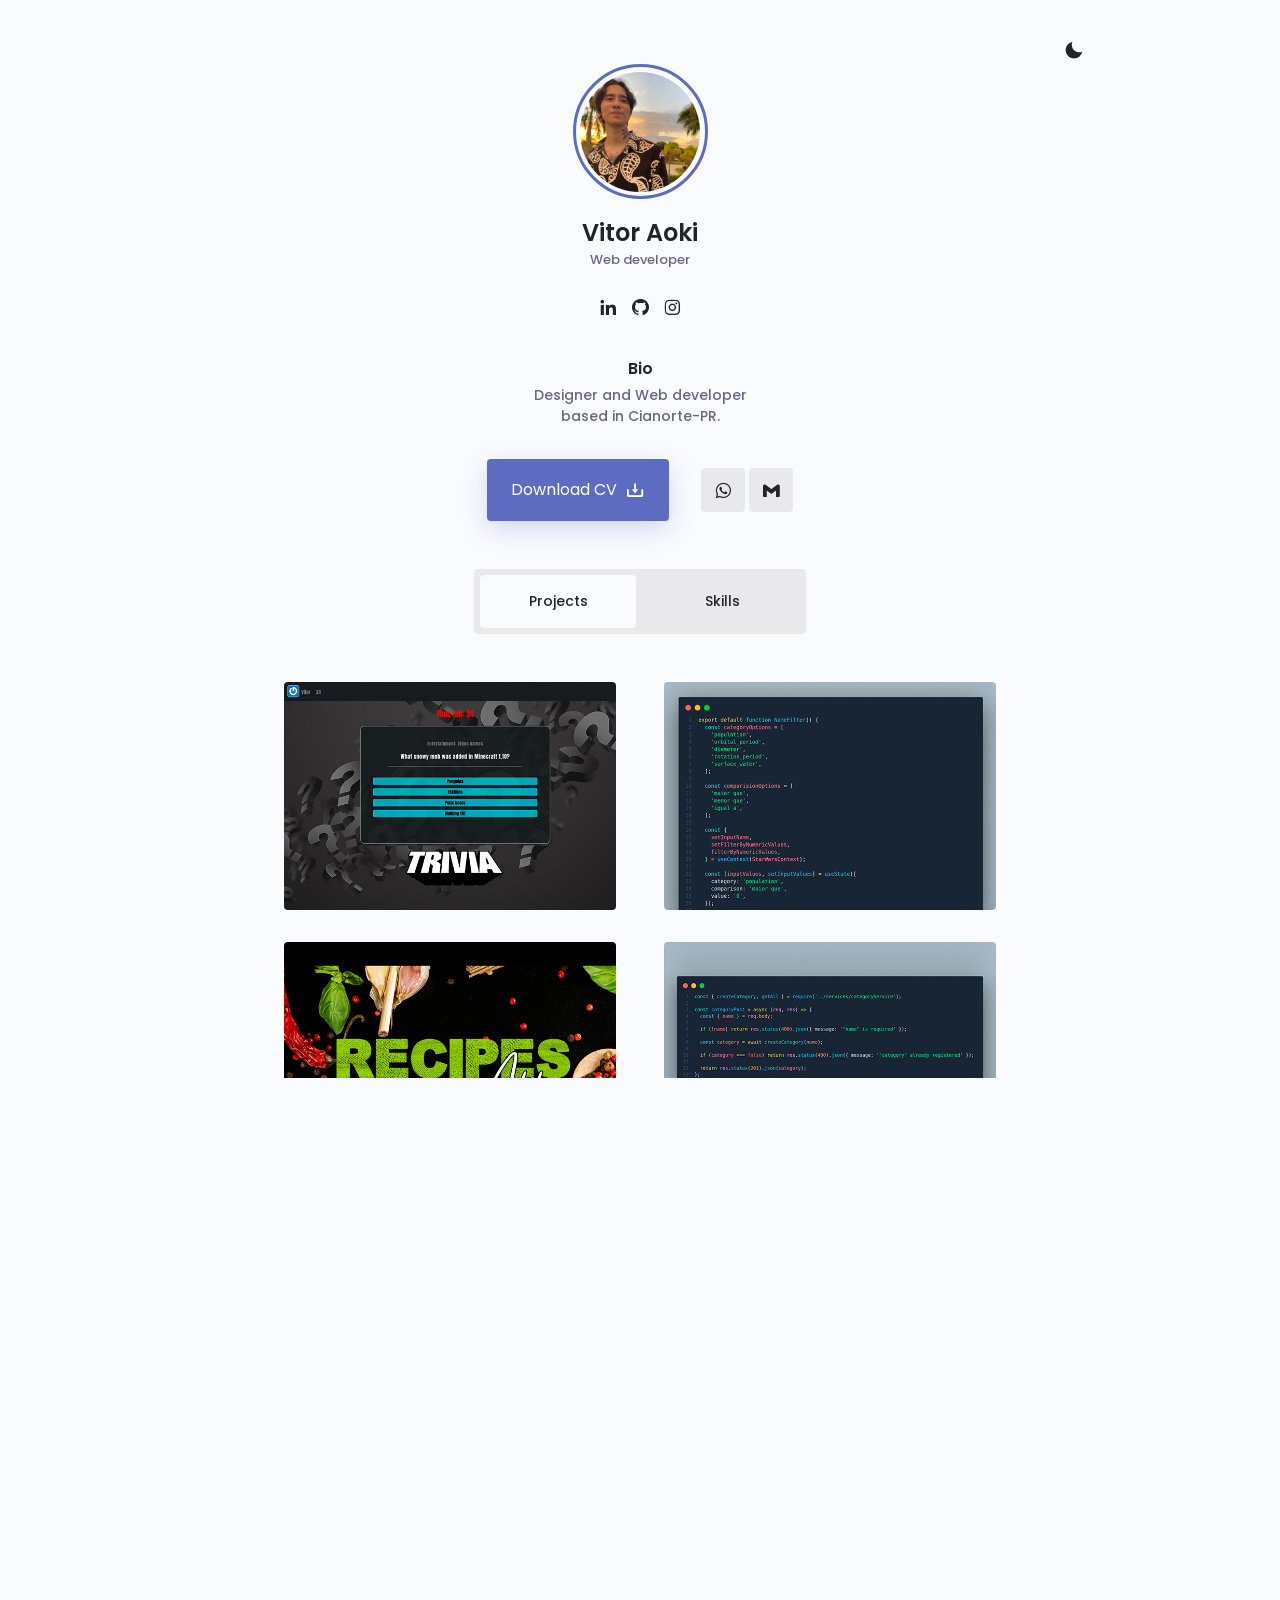
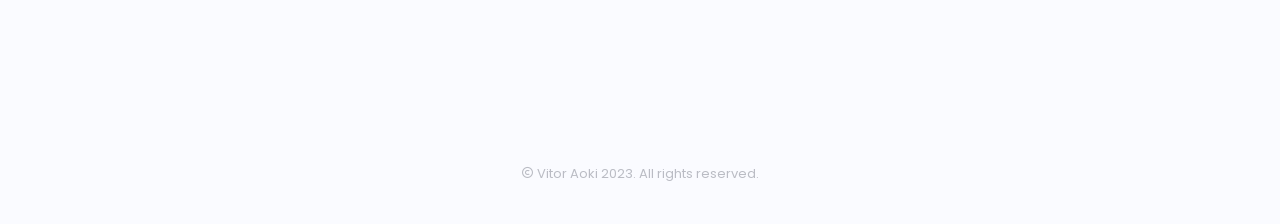
==== index.html @ 2e677a5e "update 2024 portfolio" ====
<!DOCTYPE html>
    <html lang="en">
    <head>
        <meta charset="UTF-8">
        <meta name="viewport" content="width=device-width, initial-scale=1.0">

        <!--=============== FAVICON ===============-->
        <link rel="shortcut icon" href="assets/img/favicon.ico" type="image/x-icon">
        
        <!--=============== BOXICONS ===============-->
        <link href='https://unpkg.com/boxicons@2.1.4/css/boxicons.min.css' rel='stylesheet'>

        <!--=============== CSS ===============-->
        <link rel="stylesheet" href="assets/css/styles.css">

        <title>Vitor Aoki - Portfolio</title>
    </head>
    <body>
        <!--=============== HEADER PROFILE ===============-->
        <header class="profile container">
            <i class="bx bxs-moon change-theme" id="theme-button"></i>
            <div class="profile__container grid">
                <div class="profile__data">
                    <div class="profile__border">
                        <div class="profile__perfil">
                            <img src="assets/img/perfil.jpg" alt="">
                        </div>
                    </div>

                    <h2 class="profile__name">Vitor Aoki</h2>
                    <h3 class="profile__profession">Web developer</h3>

                    <ul class="profile__social">
                        <a href="https://www.linkedin.com/in/vitoraok1/" target="_blank" class="profile__social-link">
                            <i class='bx bxl-linkedin'></i>
                        </a>
                        <a href="https://github.com/vitoraok1" target="_blank" class="profile__social-link">
                            <i class='bx bxl-github'></i>
                        </a>
                        <a href="https://www.instagram.com/vitor____aoki/" target="_blank" class="profile__social-link">
                            <i class='bx bxl-instagram'></i>
                        </a>
                    </ul>
                </div>

                <div class="profile__info grid">
                    <div class="profile__info-group">
                        <h3 class="profile__info-number">Bio</h3>
                        <p class="profile__info-description">
                            Designer and Web developer <br> based in Cianorte-PR.
                        </p>
                    </div>
                </div>
            </div>

                <div class="profile__buttons">
                    <a download="" href="assets/pdf/Profile.pdf" class="button">
                        Download CV <i class='bx bx-download' ></i>
                    </a>

                    <div class="profile__buttons-small">
                        <a href="https://api.whatsapp.com/send?phone=5544998906914&text=Ol%C3%A1,%20gostaria%20de%20saber%20mais%20informa%C3%A7%C3%B5es%20sobre%20seu%20trabalho!" target="_blank" class="button button__small button__gray">
                            <i class='bx bxl-whatsapp'></i>
                        </a>
                        <a href="mailto:vitoraoki17@gmail.com" target="_blank" class="button button__small button__gray">
                            <i class='bx bxl-gmail' ></i>
                        </a>
                    </div>
                </div>
            </div>
        </header>

        <!--=============== MAIN ===============-->
        <main class="main">
            <section class="filters container">
                <!--=============== FILTERS TABS ===============-->
                <ul class="filters__content">
                    <button class="filters__button filter-tab-active" data-target="#projects">
                        Projects
                    </button>
                    <button class="filters__button" data-target="#skills">
                        Skills
                    </button>
                </ul>
                <div class="filters__sections">
                    <!--=============== PROJECTS ===============-->
                    <div class="projects__content grid filters__active" data-content id="projects">
                        <article class="projects__card">
                            <img src="assets/img/trivia.png" alt="" class="projects__img">

                            <div class="projects__modal">
                                <div>
                                    <span class="projects__subtitle">React/Redux</span>
                                    <h3 class="projects__title">Trivia Game</h3>
                                    <a href="https://github.com/vitoraok1/react-redux-trivia-trybe" target="_blank" class="projects__button button button__small">
                                        <i class='bx bx-link' ></i>
                                    </a>
                                </div>
                            </div>
                        </article>

                        <article class="projects__card">
                            <img src="assets/img/starwars.png" alt="" class="projects__img">

                            <div class="projects__modal">
                                <div>
                                    <span class="projects__subtitle">React/ContextAPI</span>
                                    <h3 class="projects__title">StarWars Planet Search</h3>
                                    <a href="https://github.com/vitoraok1/react-contextapi-starwars-planet-search-trybe" target="_blank" class="projects__button button button__small">
                                        <i class='bx bx-link' ></i>
                                    </a>
                                </div>
                            </div>
                        </article>

                        <article class="projects__card">
                            <img src="assets/img/recipesapp.png" alt="" class="projects__img">

                            <div class="projects__modal">
                                <div>
                                    <span class="projects__subtitle">React/ContextAPI</span>
                                    <h3 class="projects__title">Recipes APP</h3>
                                    <a href="https://github.com/vitoraok1/react-contextapi-recipes-app-trybe" target="_blank" class="projects__button button button__small">
                                        <i class='bx bx-link' ></i>
                                    </a>
                                </div>
                            </div>
                        </article>

                        <article class="projects__card">
                            <img src="assets/img/blogsAPI.png" alt="" class="projects__img">

                            <div class="projects__modal">
                                <div>
                                    <span class="projects__subtitle">Sequelize/NodeJS</span>
                                    <h3 class="projects__title">Blogs API</h3>
                                    <a href="https://github.com/vitoraok1/sequelize-nodejs-blogs-api-trybe" target="_blank" class="projects__button button button__small">
                                        <i class='bx bx-link' ></i>
                                    </a>
                                </div>
                            </div>
                        </article>

                        <article class="projects__card">
                            <img src="assets/img/trybefc.png" alt="" class="projects__img">

                            <div class="projects__modal">
                                <div>
                                    <span class="projects__subtitle">Docker/NodeJS/TypeScript</span>
                                    <h3 class="projects__title">Trybe Football Club</h3>
                                    <a href="https://github.com/vitoraok1/docker-nodejs-poo-trybefc-trybe" target="_blank" class="projects__button button button__small">
                                        <i class='bx bx-link' ></i>
                                    </a>
                                </div>
                            </div>
                        </article>

                        <article class="projects__card">
                            <img src="assets/img/trybersanddragons.png" alt="" class="projects__img">

                            <div class="projects__modal">
                                <div>
                                    <span class="projects__subtitle">POO/Solid/TypeScript</span>
                                    <h3 class="projects__title">Trybers & Dragons</h3>
                                    <a href="https://github.com/vitoraok1/poo-solid-ts-trybers-and-dragons-trybe" target="_blank" class="projects__button button button__small">
                                        <i class='bx bx-link' ></i>
                                    </a>
                                </div>
                            </div>
                        </article>

                        <article class="projects__card">
                            <img src="assets/img/orthopress.png" alt="" class="projects__img">

                            <div class="projects__modal">
                                <div>
                                    <span class="projects__subtitle">React/TypeScript</span>
                                    <h3 class="projects__title">Orthopress website</h3>
                                    <a href="https://github.com/vitoraok1/orthopress-website" target="_blank" class="projects__button button button__small">
                                        <i class='bx bx-link' ></i>
                                    </a>
                                </div>
                            </div>
                        </article>
                    </div>

                    <!--=============== SKILLS ===============-->
                    <div class="skills__content grid" data-content id="skills">
                        <div class="skills__area">
                            <h3 class="skills__title">
                                Frontend developer
                            </h3>

                            <div class="skills__box">
                                <div class="skills__group">
                                    <div class="skills__data">
                                        <i class='bx bx-checkbox-checked' ></i>

                                        <div>
                                            <h3 class="skills__name">HTML</h3>
                                                <span class="skills__level">Intermediate</span>
                                        </div>
                                    </div>

                                    <div class="skills__data">
                                        <i class='bx bx-checkbox-checked' ></i>

                                        <div>
                                            <h3 class="skills__name">CSS</h3>
                                                <span class="skills__level">Intermediate</span>
                                        </div>
                                    </div>

                                    <div class="skills__data">
                                        <i class='bx bx-checkbox-checked' ></i>

                                        <div>
                                            <h3 class="skills__name">JavaScript</h3>
                                                <span class="skills__level">Intermediate</span>
                                        </div>
                                    </div>
                                </div>

                                <div class="skills__group">
                                    <div class="skills__data">
                                        <i class='bx bx-checkbox-checked' ></i>

                                        <div>
                                            <h3 class="skills__name">React</h3>
                                                <span class="skills__level">Intermediate</span>
                                        </div>
                                    </div>

                                    <div class="skills__data">
                                        <i class='bx bx-checkbox-checked' ></i>

                                        <div>
                                            <h3 class="skills__name">Bootstrap</h3>
                                                <span class="skills__level">Basic</span>
                                        </div>
                                    </div>

                                    <div class="skills__data">
                                        <i class='bx bx-checkbox-checked' ></i>

                                        <div>
                                            <h3 class="skills__name">Git/GitHub</h3>
                                                <span class="skills__level">Intermediate</span>
                                        </div>
                                    </div>
                                </div>

                            </div>
                        </div>

                        <div class="skills__area">
                            <h3 class="skills__title">
                                Backend developer
                            </h3>

                            <div class="skills__box">
                                <div class="skills__group">
                                    <div class="skills__data">
                                        <i class='bx bx-checkbox-checked' ></i>

                                        <div>
                                            <h3 class="skills__name">MySQL</h3>
                                                <span class="skills__level">Intermediate</span>
                                        </div>
                                    </div>

                                    <div class="skills__data">
                                        <i class='bx bx-checkbox-checked' ></i>

                                        <div>
                                            <h3 class="skills__name">NodeJS</h3>
                                                <span class="skills__level">Intermediate</span>
                                        </div>
                                    </div>

                                    <div class="skills__data">
                                        <i class='bx bx-checkbox-checked' ></i>

                                        <div>
                                            <h3 class="skills__name">Express</h3>
                                                <span class="skills__level">Intermediate</span>
                                        </div>
                                    </div>

                                </div>

                                <div class="skills__group">
                                    <div class="skills__data">
                                        <i class='bx bx-checkbox-checked' ></i>

                                        <div>
                                            <h3 class="skills__name">MongoDB</h3>
                                                <span class="skills__level">Intermediate</span>
                                        </div>
                                    </div>

                                    <div class="skills__data">
                                        <i class='bx bx-checkbox-checked' ></i>

                                        <div>
                                            <h3 class="skills__name">Python</h3>
                                                <span class="skills__level">Basic</span>
                                        </div>
                                    </div>

                                    <div class="skills__data">
                                        <i class='bx bx-checkbox-checked' ></i>

                                        <div>
                                            <h3 class="skills__name">TypeScript</h3>
                                                <span class="skills__level">Intermediate</span>
                                        </div>
                                    </div>
                                </div>

                            </div>
                        </div>

                        <div class="skills__area">
                            <h3 class="skills__title">
                                Game Developer
                            </h3>

                            <div class="skills__box">
                                <div class="skills__group">
                                    <div class="skills__data">
                                        <i class='bx bx-checkbox-checked' ></i>

                                        <div>
                                            <h3 class="skills__name">Lua/GDScript</h3>
                                                <span class="skills__level">Intermediate</span>
                                        </div>
                                    </div>

                                    <div class="skills__data">
                                        <i class='bx bx-checkbox-checked' ></i>

                                        <div>
                                            <h3 class="skills__name">Godot</h3>
                                                <span class="skills__level">Intermediate</span>
                                        </div>
                                    </div>

                                    <div class="skills__data">
                                        <i class='bx bx-checkbox-checked' ></i>

                                        <div>
                                            <h3 class="skills__name">Defold</h3>
                                                <span class="skills__level">Intermediate</span>
                                        </div>
                                    </div>

                                </div>

                            </div>
                        </div>

                        <div class="skills__area">
                            <h3 class="skills__title">
                                Graphic Designer
                            </h3>

                            <div class="skills__box">
                                <div class="skills__group">
                                    <div class="skills__data">
                                        <i class='bx bx-checkbox-checked' ></i>

                                        <div>
                                            <h3 class="skills__name">Adobe Photoshop</h3>
                                                <span class="skills__level">Advanced</span>
                                        </div>
                                    </div>

                                    <div class="skills__data">
                                        <i class='bx bx-checkbox-checked' ></i>

                                        <div>
                                            <h3 class="skills__name">Adobe Illustrator</h3>
                                                <span class="skills__level">Advanced</span>
                                        </div>
                                    </div>

                                    <div class="skills__data">
                                        <i class='bx bx-checkbox-checked' ></i>

                                        <div>
                                            <h3 class="skills__name">Adobe After Effects</h3>
                                                <span class="skills__level">Advanced</span>
                                        </div>
                                    </div>
                                </div>
                            </div>
                        </div>

                        <div class="skills__area">
                            <h3 class="skills__title">
                                UX/UI
                            </h3>

                            <div class="skills__box">
                                <div class="skills__group">
                                    <div class="skills__data">
                                        <i class='bx bx-checkbox-checked' ></i>

                                        <div>
                                            <h3 class="skills__name">Figma</h3>
                                                <span class="skills__level">Intermediate</span>
                                        </div>
                                    </div>

                                </div>

                            </div>
                        </div>

                    </div>
                </div>
            </section>
        </main>

        <!--=============== FOOTER ===============-->
        <footer class="footer container">
            <span class="footer__copy">
                <i class='bx bx-copyright'></i> Vitor Aoki 2023. All rights reserved.
            </span>
        </footer>

        <!--=============== SCROLLREVEAL ===============-->
        <script src="assets/js/scrollreveal.min.js"></script>

        <!--=============== MAIN JS ===============-->
        <script src="assets/js/main.js"></script>
    </body>
</html>
---- assets/css/styles.css ----
/*=============== GOOGLE FONTS ===============*/
@import url('https://fonts.googleapis.com/css2?family=Poppins:wght@400;500;600&display=swap');

/*=============== VARIABLES CSS ===============*/
:root {
  --hue: 231;
  --sat: 44%;
  --lig: 56%;
  --first-color: hsl(var(--hue), var(--sat), var(--lig));
  --first-color-alt: hsl(var(--hue), var(--sat), 71%); 
  --title-color: hsl(var(--hue), 12%, 15%);
  --text-color: hsl(var(--hue), 12%, 45%);
  --text-color-light: hsl(var(--hue), 8%, 75%);
  --text-color-lighten: hsl(var(--hue), 8%, 92%);
  --body-color: hsl(var(--hue), 100%, 99%);
  --container-color: #fff;

  /*========== Font and typography ==========*/
  /*.5rem = 8px | 1rem = 16px ...*/
  --body-font: 'Poppins', sans-serif;
  --h2-font-size: 1.25rem;
  --h3-font-size: 1rem;
  --normal-font-size: .938rem;
  --small-font-size: .813rem;
  --smaller-font-size: .75rem;
}

@media screen and (min-width: 968px) {
  :root {
    --h2-font-size: 1.5rem;
    --h3-font-size: 1.25rem;
    --normal-font-size: 1rem;
    --small-font-size: .875rem;
    --smaller-font-size: .813rem;
  }
}

/*=============== BASE ===============*/
* {
  box-sizing: border-box;
  padding: 0;
  margin: 0;
}

body {
  font-family: var(--body-font);
  font-size: var(--normal-font-size);
  background-color: var(--body-color);
  color: var(--text-color);
  transition: .3s; 
}

h1, h2, h3 {
  color: var(--title-color);
  font-weight: 600;
}

ul {
  list-style: none;
}

a {
  text-decoration: none;
}

img {
  max-width: 100%;
  height: auto;
}

/*=============== THEME ===============*/
.change-theme {
  position: absolute;
  top: 1.5rem;
  right: 0;
  font-size: 1.25rem;
  color: var(--title-color);
  cursor: pointer;
  transition: .3s;
}

.change-theme:hover {
  color: var(--first-color);
}

/*========== Variables Dark theme ==========*/
body.dark-theme {
  --title-color: hsl(var(--hue), 12%, 95%);
  --text-color: hsl(var(--hue), 12%, 75%);
  --body-color: hsl(var(--hue), 40%, 8%);
  --container-color: hsl(var(--hue), 24%, 12%);
}

/*========== 
    Color changes in some parts of 
    the website, in light theme
==========*/
.dark-theme .button__gray {
  background-color: var(--container-color);
}

.dark-theme .button__gray:hover {
  background-color: hsl(var(--hue), 24%, 16%);
}

.dark-theme .filters__content {
  background-color: var(--container-color);
}

.dark-theme::-webkit-scrollbar {
  background-color: hsl(var(--hue), 8%, 16%);
}

.dark-theme::-webkit-scrollbar-thumb {
  background-color: hsl(var(--hue), 8%, 24%);
}

.dark-theme::-webkit-scrollbar-thumb:hover {
  background-color: hsl(var(--hue), 8%, 32%);
}

/*=============== REUSABLE CSS CLASSES ===============*/
.container {
  max-width: 968px;
  margin-left: 1.5rem;
  margin-right: 1.5rem;
}

.grid {
  display: grid;
  gap: 1.5rem;
}

/*=============== PROFILE ===============*/
.profile {
  position: relative;
  padding-top: 3.5rem;
}

.profile__container {
  row-gap: 2rem;
}

.profile__data {
  display: grid;
  text-align: center;
}

.profile__perfil {
  width: 100px;
  height: 100px;
  background: linear-gradient(180deg,
              hsla(var(--hue), var(--sat), var(--lig), 1), 0%
              hsla(var(--hue), var(--sat), var(--lig), .2) 100%);
  border-radius: 50%;
  overflow: hidden;
  display: flex;
  align-items: center;
  justify-content: center;
}

.profile__perfil:hover {
  opacity: .75;
}

.profile__perfil img {
  width: 100px;
}

.profile__border {
  border: 3.5px solid var(--first-color);
  justify-self: center;
  width: 115px;
  height: 115px;
  border-radius: 50%;
  display: grid;
  place-items: center;
  margin-bottom: .75rem;
}

.profile__name {
  font-size: var(--h2-font-size);
}

.profile__profession {
  font-size: var(--smaller-font-size);
  font-weight: 500;
  color: var(--text-color);
  margin-bottom: 1rem;
}

.profile__social {
  display: flex;
  justify-content: center;
  column-gap: .75rem;
}

.profile__social-link {
  font-size: 1.25rem;
  color: var(--title-color);
  transform: .3s;
}

.profile__social-link:hover {
  color: var(--first-color);
}

.profile__info {
  justify-content: center;
  column-gap: 2.5rem;
}

.profile__info-group {
  text-align: center;
}

.profile__info-number {
  font-size: var(--normal-font-size);
  margin-bottom: .25rem;
}

.profile__info-description {
  font-size: var(--smaller-font-size);
  font-weight: 500;
  margin-bottom: 2rem;
}

.profile__buttons,
.profile__buttons-small {
  display: flex;
  justify-content: center;
  align-items: center;
}

.profile__buttons {
  column-gap: 1rem;
}

.profile__buttons-small {
  display: flex;
  align-items: center;
  justify-content: center;
  column-gap: .25rem;
}

/*=============== BUTTONS ===============*/
.button {
  display: inline-flex;
  align-items: center;
  column-gap: .5rem;
  background-color: var(--first-color);
  color: #fff;
  padding: 1.15rem 1.5rem;
  border-radius: .25rem;
  transition: .3s;
  box-shadow: 0 8px 24px hsla(var(--hue), var(--sat), var(--lig), .25);
}

.button i {
  font-size: 1.25rem;
}

.button:hover {
  background-color: var(--first-color-alt);
}

.button__small {
  padding: .75rem;
  box-shadow: none;
}

.button__gray {
  background-color: var(--text-color-lighten);
  color: var(--title-color);
}

.button__gray:hover {
  background: var(--text-color-light);
}

/*=============== FILTERS TABS ===============*/
.filters__content {
  margin: 2rem 0 2.5rem;
  background-color: var(--text-color-lighten);
  padding: .375rem;
  border-radius: .25rem;
  display: flex;
  justify-content: space-between;
  column-gap: .5rem;
}

.filters__button {
  width: 100%;
  border:none;
  outline:none;
  padding: 1rem;
  color: var(--title-color);
  font-size: var(--small-font-size);
  font-family: var(--body-font);
  font-weight: 500;
  border-radius: .25rem;
  cursor: pointer;
  background-color: transparent;
  transition: .3s;
}

.filters__button:hover {
  background: var(--body-color);
}


/*=============== PROJECTS ===============*/
.projects__card {
  position: relative;
  border-radius: .25rem;
  overflow: hidden;
}

.projects__card img {
  width: 100%;
  height: 100%;
}

.projects__modal {
  position: absolute;
  width: 100%;
  height: 100%;
  bottom: -100%;
  left: 0;
  background: linear-gradient(180deg,
              hsla(var(--hue), 24%, 40%, .3) 0%,
              hsla(var(--hue), 24%, 4%, 1) 95%);
  display: grid;
  align-items: flex-end;
  padding: 1.5rem 1.25rem;
  transition: .3s;
}

.projects__subtitle,
.projects__title {
  color: #fff;
}

.projects__subtitle {
  font-size: var(--smaller-font-size);
}

.projects__title {
  font-size: var(--h3-font-size);
  margin-bottom: .75rem;
}

.projects__button {
  padding: .5rem;
}

.projects__card:hover .projects__modal {
  bottom: 0;
}

/*=============== SKILLS ===============*/
.skills__content {
  row-gap: 3.5rem;
}

.skills__title {
  font-size: var(--h3-font-size);
  text-align: center;
  margin-bottom: 1.5rem;
}

.skills__box {
  display: flex;
  justify-content: center;
  column-gap: 3rem;
}

.skills__group {
  display: grid;
  align-content: flex-start;
  row-gap: 1rem;
}

.skills__data {
  display: flex;
  column-gap: .5rem;
}

.skills__data i {
  font-size: 1rem;
  color: var(--first-color);
}

.skills__name {
  font-size: var(--normal-font-size);
  font-weight: 500;
  line-height: 18px;
}

.skills__level {
  font-size:var(--smaller-font-size)
}

/* Hide and show projects & skills */
.filters [data-content] {
  display: none;
}

.filters__active[data-content] {
  display: grid;
}

/* Activate button filter */
.filter-tab-active {
  background-color: var(--body-color);
}


/*=============== FOOTER ===============*/
.footer__copy {
  display: block;
  margin: 2.5rem 0 2rem;
  text-align: center;
  font-size: var(--smaller-font-size);
  color: var(--text-color-light);
}

/*=============== SCROLL BAR ===============*/
::-webkit-scrollbar {
  width: .6rem;
  border-radius: .5rem;
  background-color: hsl(var(--hue), 8%, 66%);
}

::-webkit-scrollbar-thumb {
  border-radius: .5rem;
  background-color: hsl(var(--hue), 8%, 54%);
}

::-webkit-scrollbar-thumb:hover {
  background-color: hsl(var(--hue), 8%, 44%);
}

/*=============== BREAKPOINTS ===============*/
/* For small devices */
@media screen and (max-width: 320px) {
  .container {
    margin-left: 1rem;
    margin-right: 1rem;
  }

  .profile__info {
    column-gap: 1.5rem;
  }

  .profile__buttons {
    flex-direction: column;
    row-gap: 1rem;
  }

  .skills__box {
    column-gap: 1rem;
  }
}

/* For medium devices */
@media screen and (min-width: 576px) {
  .projects__content {
    grid-template-columns: 332px;
    justify-content: center;
  }

  .filters__content {
    width: 332px;
    margin: 3rem auto;
  }
}

@media screen and (min-width: 776px) {
  .projects__content {
    grid-template-columns: repeat(2, 332px);
  }

  .skills__content {
    justify-content: center;
    column-gap: 3rem;
  }
}

/* For large devices */
@media screen and (min-width: 992px) {
  .container {
    margin-left: auto;
    margin-right: auto;
  }

  .change-theme {
    top: 2.5rem;
    right: 2.5rem;
  }

  .profile {
    padding-top: 4rem;
  }

  .profile__border {
    width: 135px;
    height: 135px;
    margin-bottom: 1rem
  }
  
  .profile__perfil {
    width: 120px;
    height: 120px;
  }

  .profile__perfil img {
    width: 120px;
  }

  .profile__profession {
    margin-bottom: 1.5rem;
  }

  .profile__info {
    column-gap: 3rem;
  }

  .profile__info-description {
    font-size: var(--small-font-size);
  }

  .profile__buttons {
    column-gap: 2rem;
  }

  .projects__content {
    gap: 2rem 3rem;
  }

  .projects__modal {
    padding: 1.5rem;
  }

  .skills__title {
    font-size: var(--normal-font-size);
    margin-bottom: 2.5rem;
  }

  .footer__copy {
    margin: 4.5rem 0 2.5rem;
  }
}
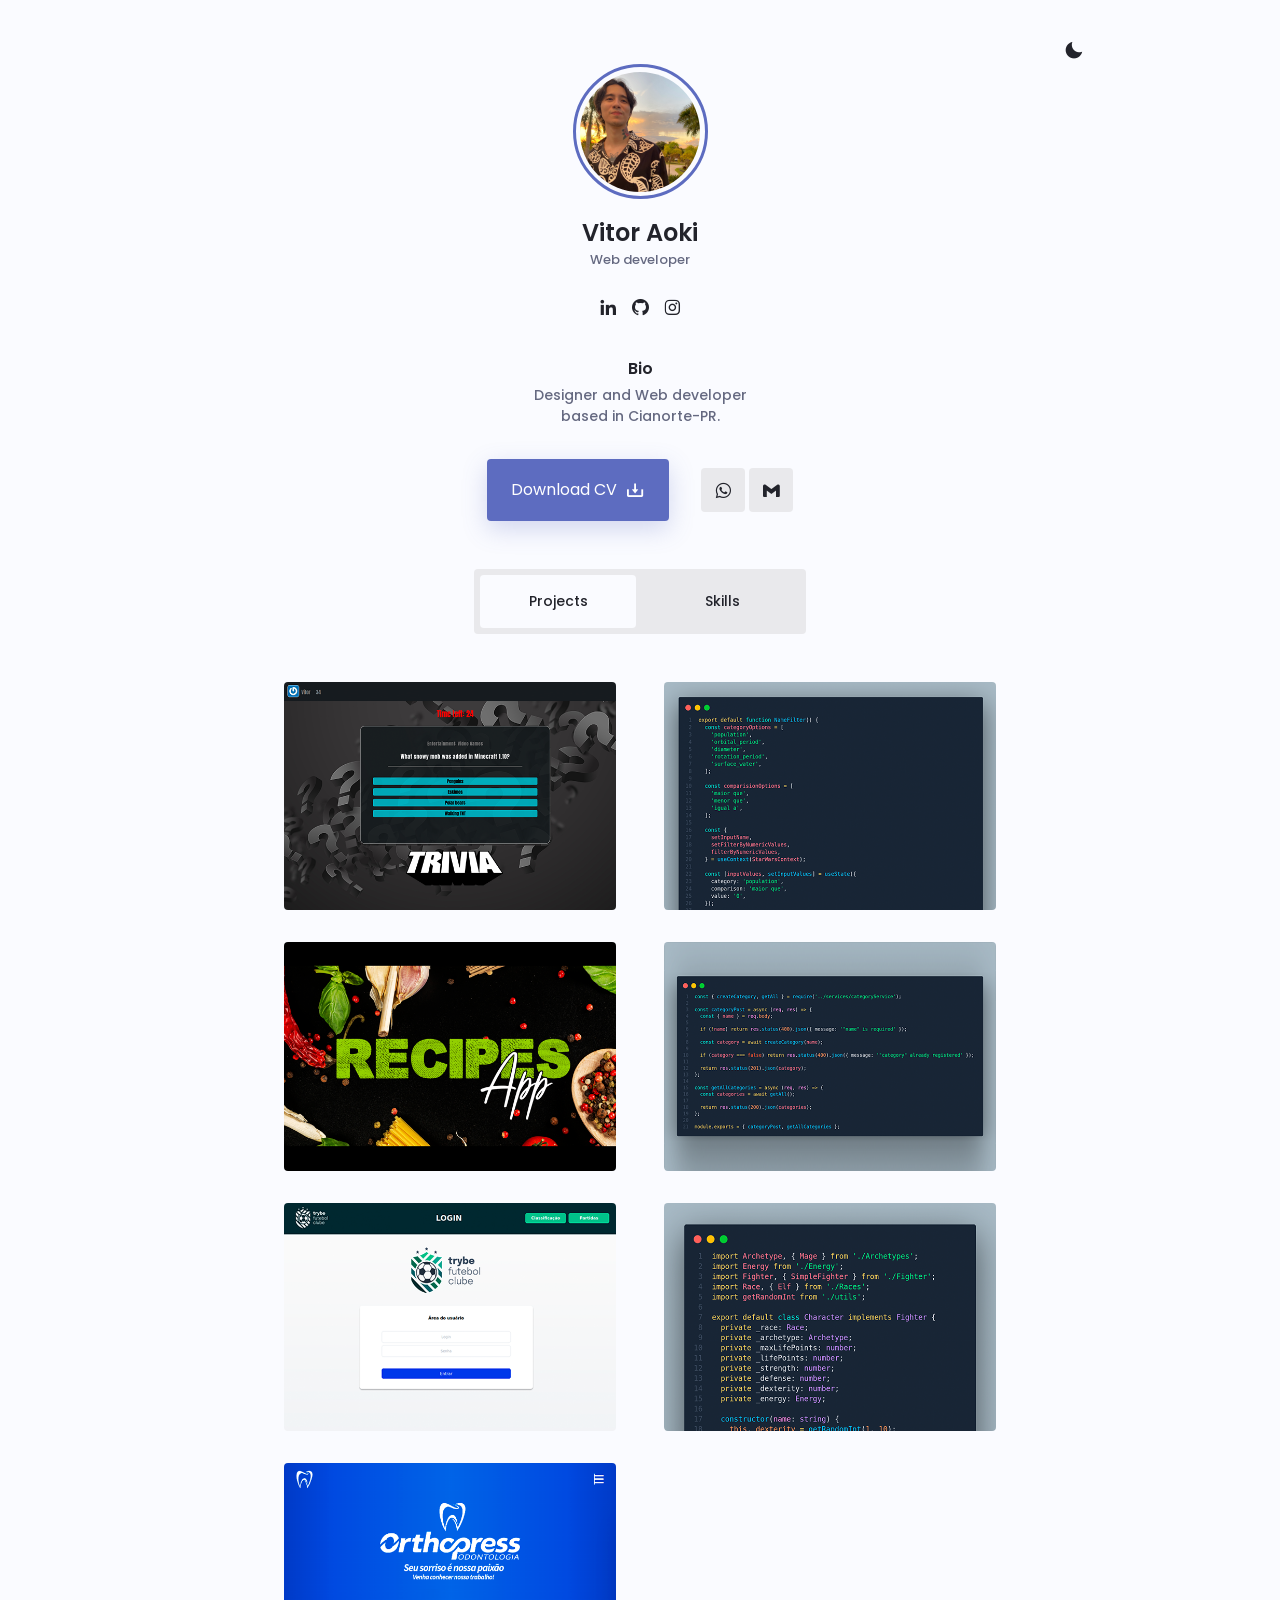
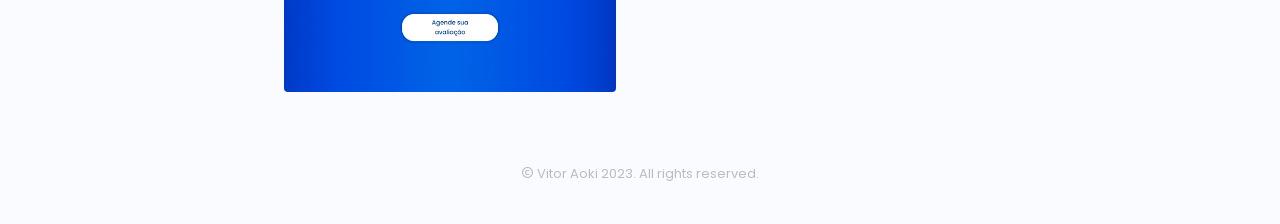
==== commit 1084c938: "update 2024 portfolio" ====
--- a/index.html
+++ b/index.html
@@ -54,7 +54,7 @@
             </div>
 
                 <div class="profile__buttons">
-                    <a download="" href="assets/pdf/Profile.pdf" class="button">
+                    <a download="" href="assets/pdf/Vitor-Aoki-CV-Setembro2023.pdf" class="button">
                         Download CV <i class='bx bx-download' ></i>
                     </a>
 
@@ -436,4 +436,4 @@
         <!--=============== MAIN JS ===============-->
         <script src="assets/js/main.js"></script>
     </body>
-</html>+</html>
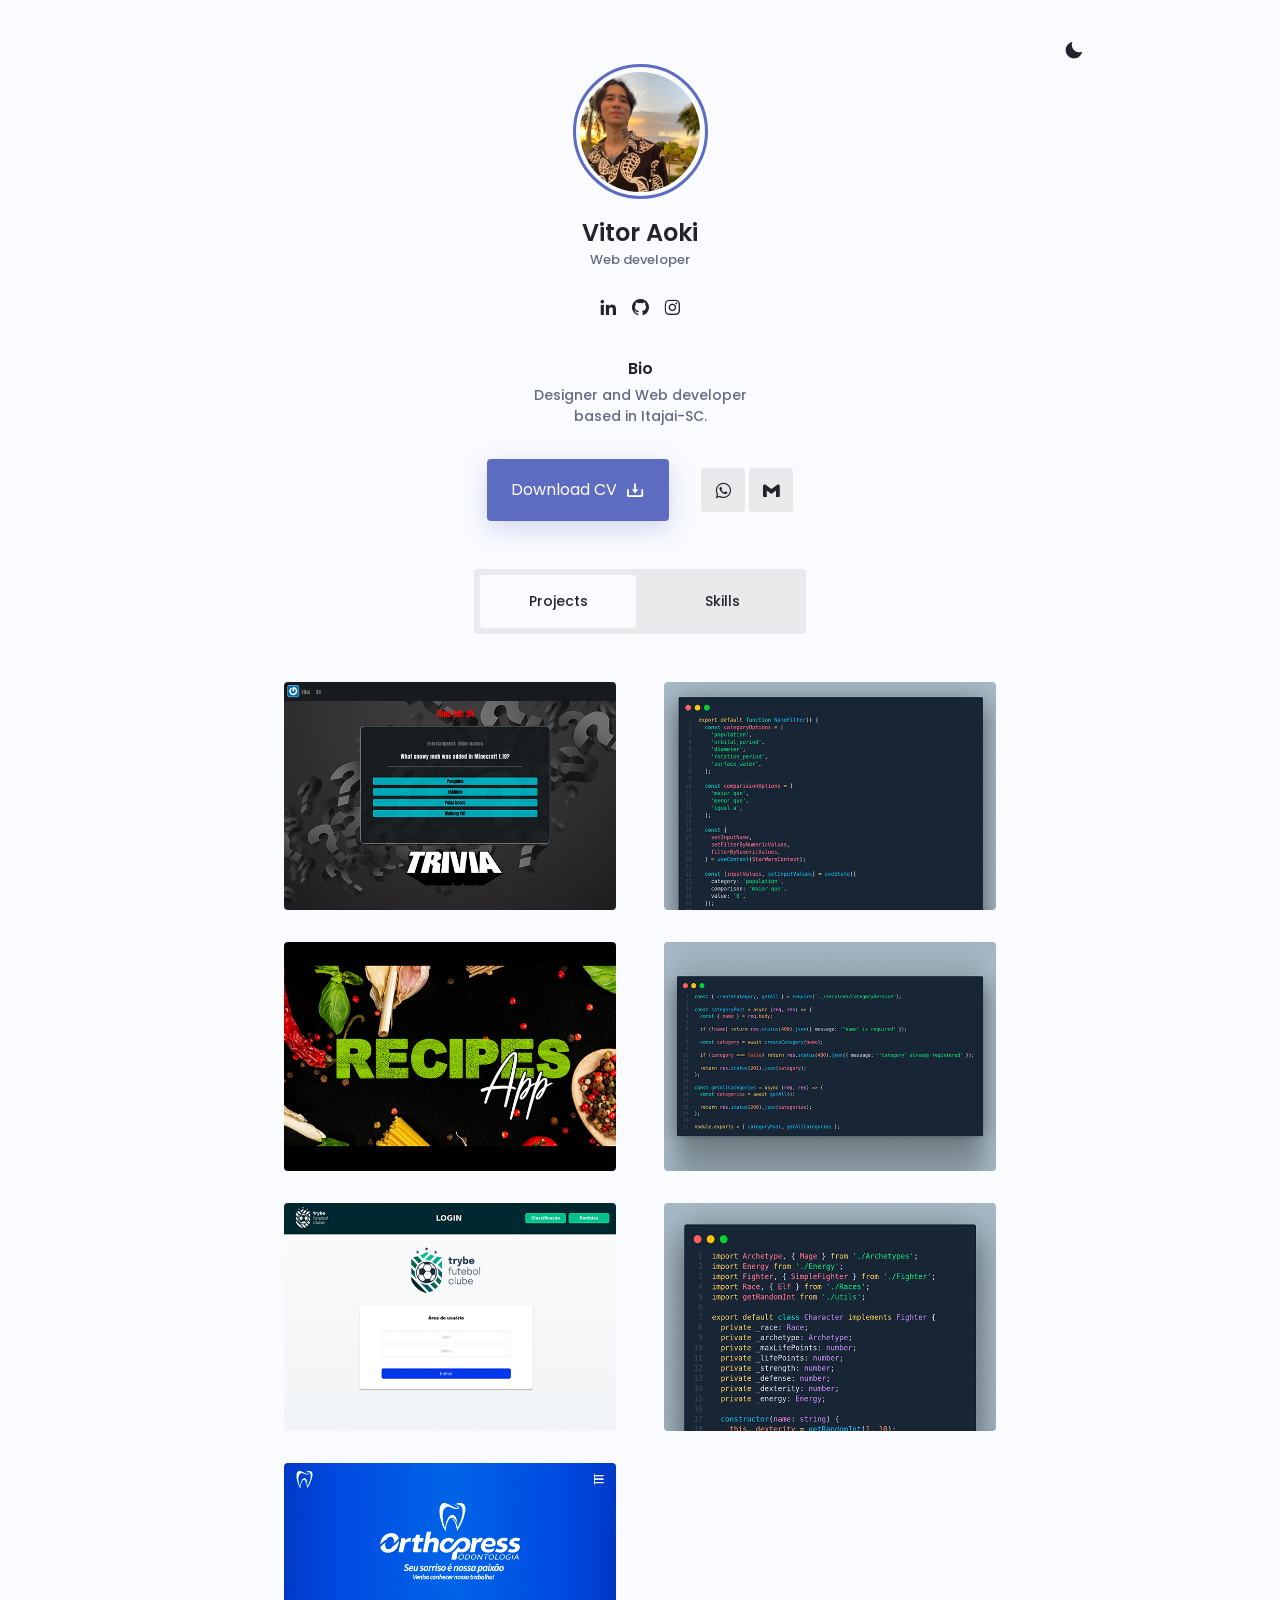
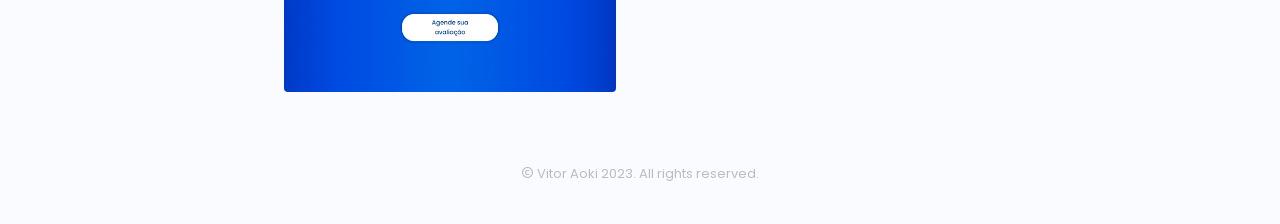
==== commit ec711850: "Update index.html" ====
--- a/index.html
+++ b/index.html
@@ -47,7 +47,7 @@
                     <div class="profile__info-group">
                         <h3 class="profile__info-number">Bio</h3>
                         <p class="profile__info-description">
-                            Designer and Web developer <br> based in Cianorte-PR.
+                            Designer and Web developer <br> based in Itajai-SC.
                         </p>
                     </div>
                 </div>
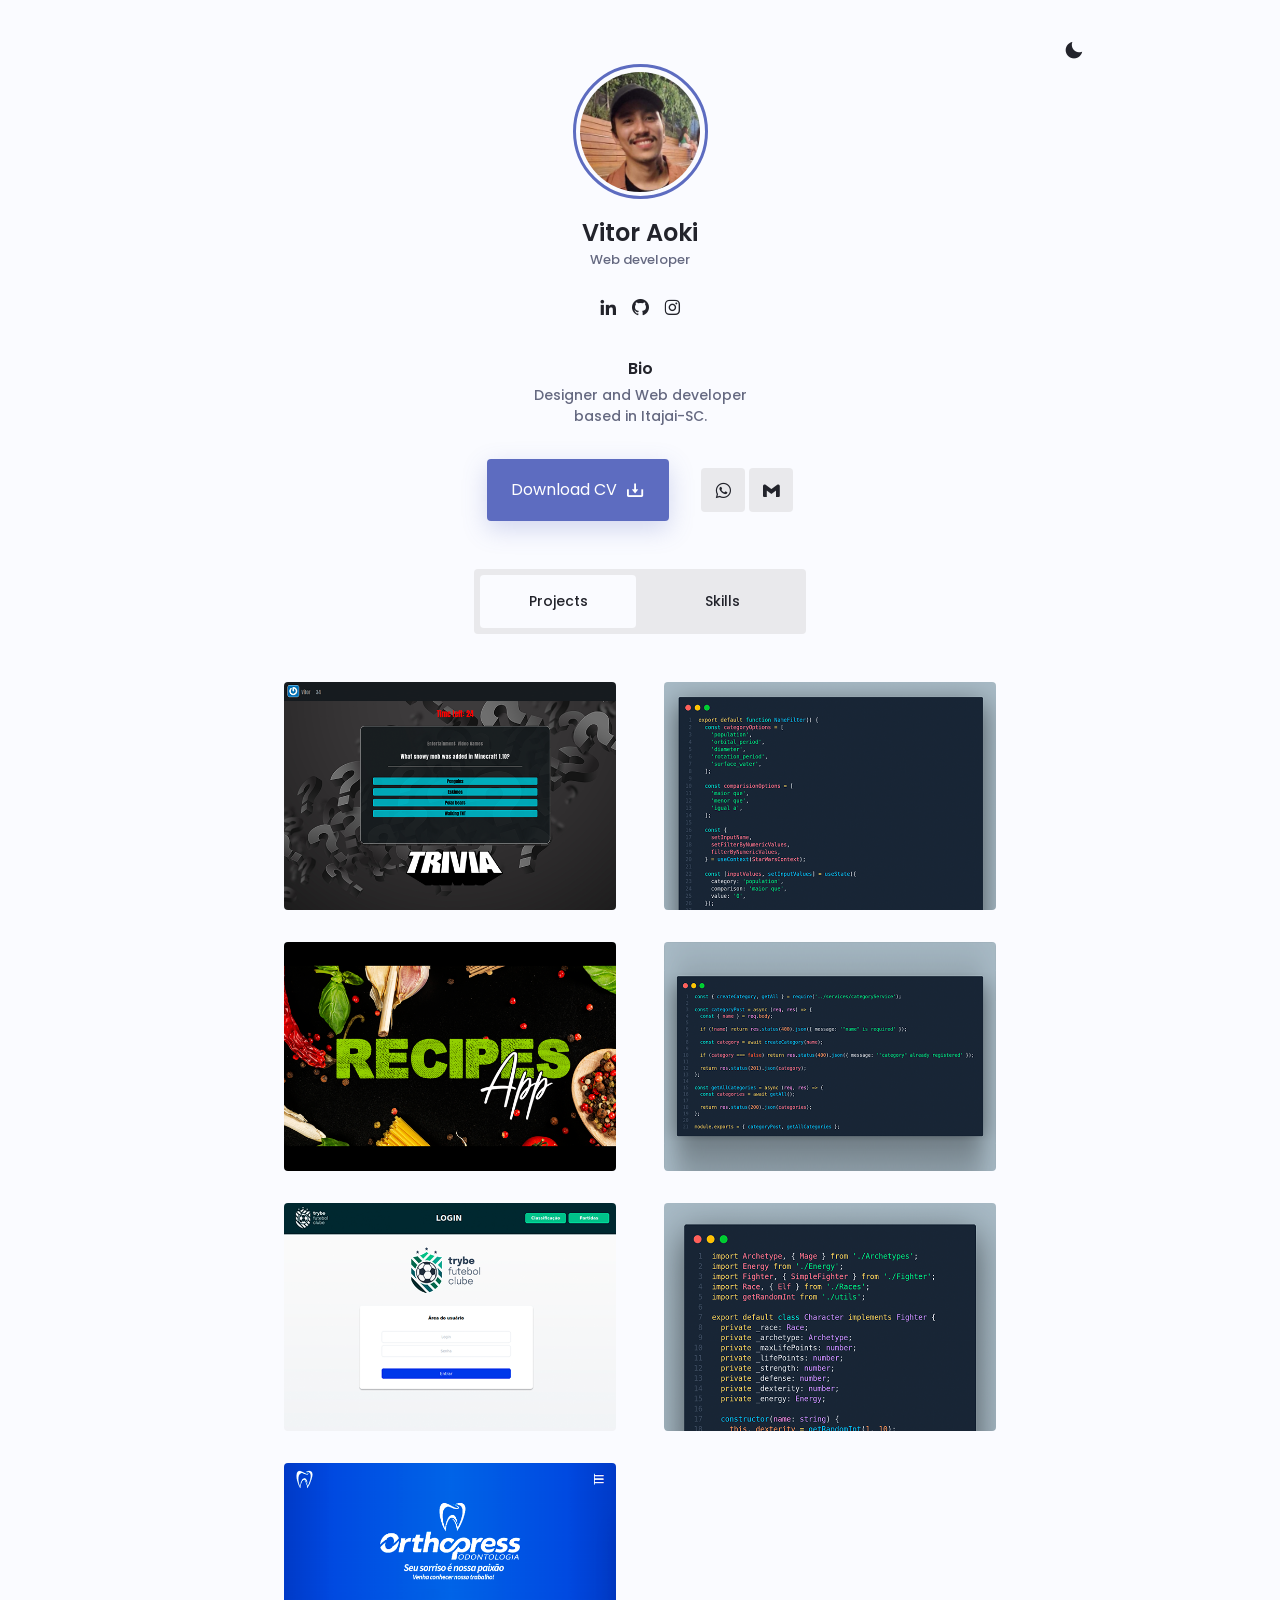
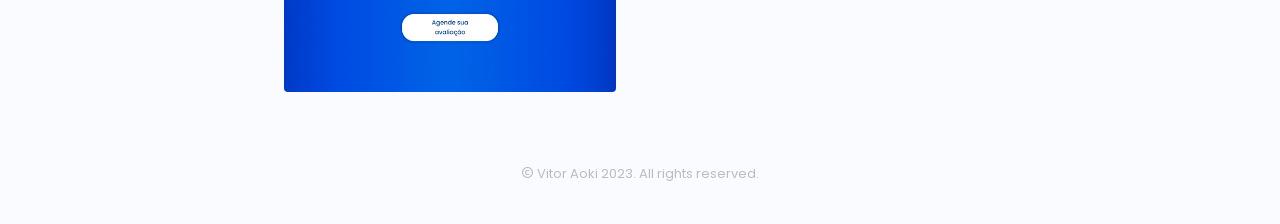
==== commit 4044f586: "Update index.html" ====
--- a/index.html
+++ b/index.html
@@ -23,7 +23,7 @@
                 <div class="profile__data">
                     <div class="profile__border">
                         <div class="profile__perfil">
-                            <img src="assets/img/perfil.jpg" alt="">
+                            <img src="assets/img/profile2.jpg" alt="">
                         </div>
                     </div>
 
@@ -54,7 +54,7 @@
             </div>
 
                 <div class="profile__buttons">
-                    <a download="" href="assets/pdf/Vitor-Aoki-CV-Setembro2023.pdf" class="button">
+                    <a download="" href="assets/pdf/Vitor-Aoki-FlowCV-Resume-20250106.pdf" class="button">
                         Download CV <i class='bx bx-download' ></i>
                     </a>
 
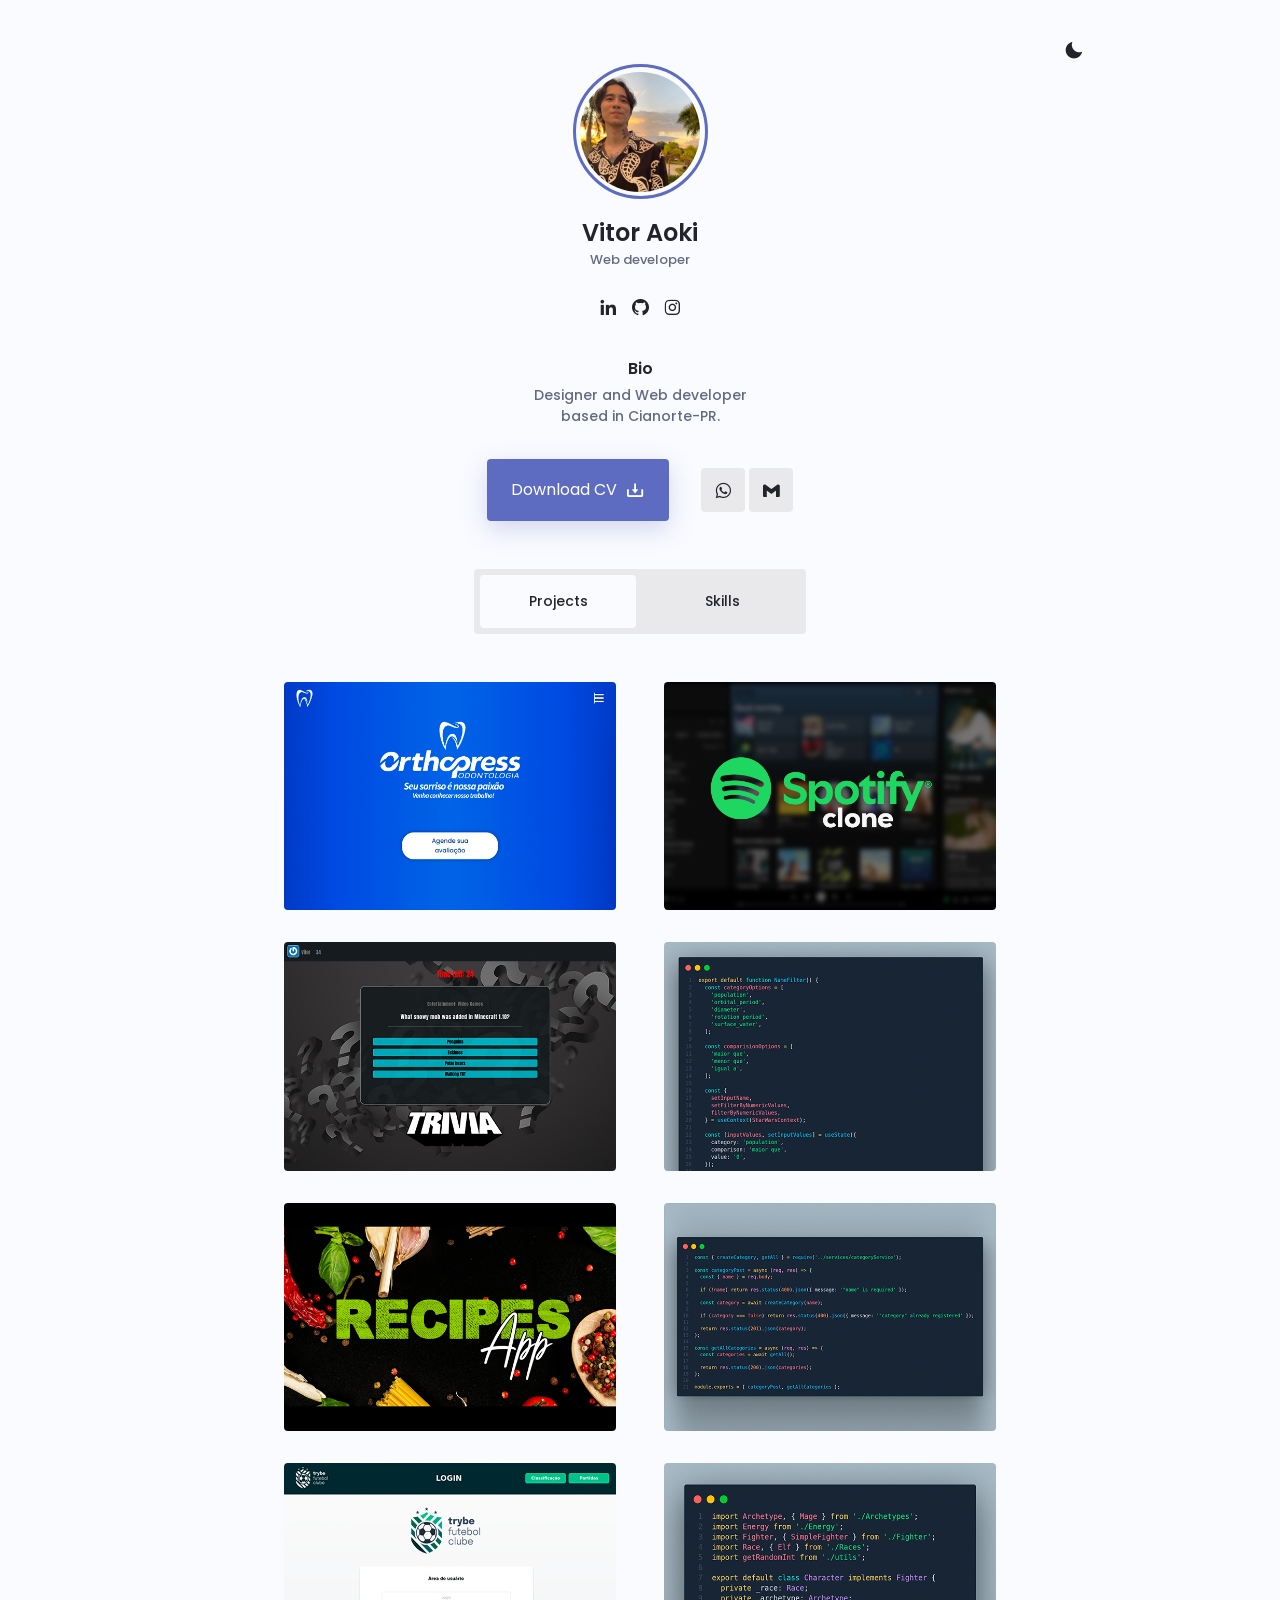
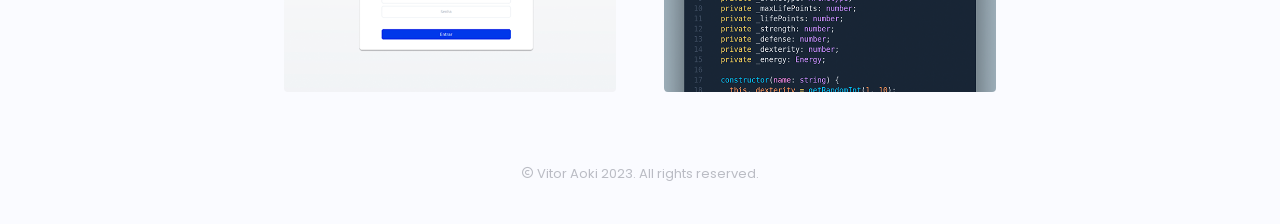
==== commit c45536bb: "add new project" ====
--- a/index.html
+++ b/index.html
@@ -6,7 +6,7 @@
 
         <!--=============== FAVICON ===============-->
         <link rel="shortcut icon" href="assets/img/favicon.ico" type="image/x-icon">
-        
+
         <!--=============== BOXICONS ===============-->
         <link href='https://unpkg.com/boxicons@2.1.4/css/boxicons.min.css' rel='stylesheet'>
 
@@ -23,7 +23,7 @@
                 <div class="profile__data">
                     <div class="profile__border">
                         <div class="profile__perfil">
-                            <img src="assets/img/profile2.jpg" alt="">
+                            <img src="assets/img/perfil.jpg" alt="">
                         </div>
                     </div>
 
@@ -47,14 +47,14 @@
                     <div class="profile__info-group">
                         <h3 class="profile__info-number">Bio</h3>
                         <p class="profile__info-description">
-                            Designer and Web developer <br> based in Itajai-SC.
+                            Designer and Web developer <br> based in Cianorte-PR.
                         </p>
                     </div>
                 </div>
             </div>
 
                 <div class="profile__buttons">
-                    <a download="" href="assets/pdf/Vitor-Aoki-FlowCV-Resume-20250106.pdf" class="button">
+                    <a download="" href="assets/pdf/Vitor-Aoki-CV-Setembro2023.pdf" class="button">
                         Download CV <i class='bx bx-download' ></i>
                     </a>
 
@@ -86,6 +86,35 @@
                     <!--=============== PROJECTS ===============-->
                     <div class="projects__content grid filters__active" data-content id="projects">
                         <article class="projects__card">
+                            <img src="assets/img/orthopress.png" alt="" class="projects__img">
+
+                            <div class="projects__modal">
+                                <div>
+                                    <span class="projects__subtitle">React/TypeScript</span>
+                                    <h3 class="projects__title">Orthopress website</h3>
+                                    <a href="https://github.com/vitoraok1/orthopress-website" target="_blank" class="projects__button button button__small">
+                                        <i class='bx bx-link' ></i>
+                                    </a>
+                                </div>
+                            </div>
+                        </article>
+
+                        <article class="projects__card">
+                            <img src="assets/img/spotify-clone.png" alt="" class="projects__img">
+
+                            <div class="projects__modal">
+                                <div>
+                                    <span class="projects__subtitle">Javascript/React/Vite/Tailwind/Node/Express</span>
+                                    <h3 class="projects__title">Spotify Clone</h3>
+                                    <a href="https://github.com/vitoraok1/spotify-clone" target="_blank" class="projects__button button button__small">
+                                        <i class='bx bx-link' ></i>
+                                    </a>
+                                </div>
+                            </div>
+                        </article>
+
+
+                        <article class="projects__card">
                             <img src="assets/img/trivia.png" alt="" class="projects__img">
 
                             <div class="projects__modal">
@@ -163,20 +192,6 @@
                                     <span class="projects__subtitle">POO/Solid/TypeScript</span>
                                     <h3 class="projects__title">Trybers & Dragons</h3>
                                     <a href="https://github.com/vitoraok1/poo-solid-ts-trybers-and-dragons-trybe" target="_blank" class="projects__button button button__small">
-                                        <i class='bx bx-link' ></i>
-                                    </a>
-                                </div>
-                            </div>
-                        </article>
-
-                        <article class="projects__card">
-                            <img src="assets/img/orthopress.png" alt="" class="projects__img">
-
-                            <div class="projects__modal">
-                                <div>
-                                    <span class="projects__subtitle">React/TypeScript</span>
-                                    <h3 class="projects__title">Orthopress website</h3>
-                                    <a href="https://github.com/vitoraok1/orthopress-website" target="_blank" class="projects__button button button__small">
                                         <i class='bx bx-link' ></i>
                                     </a>
                                 </div>
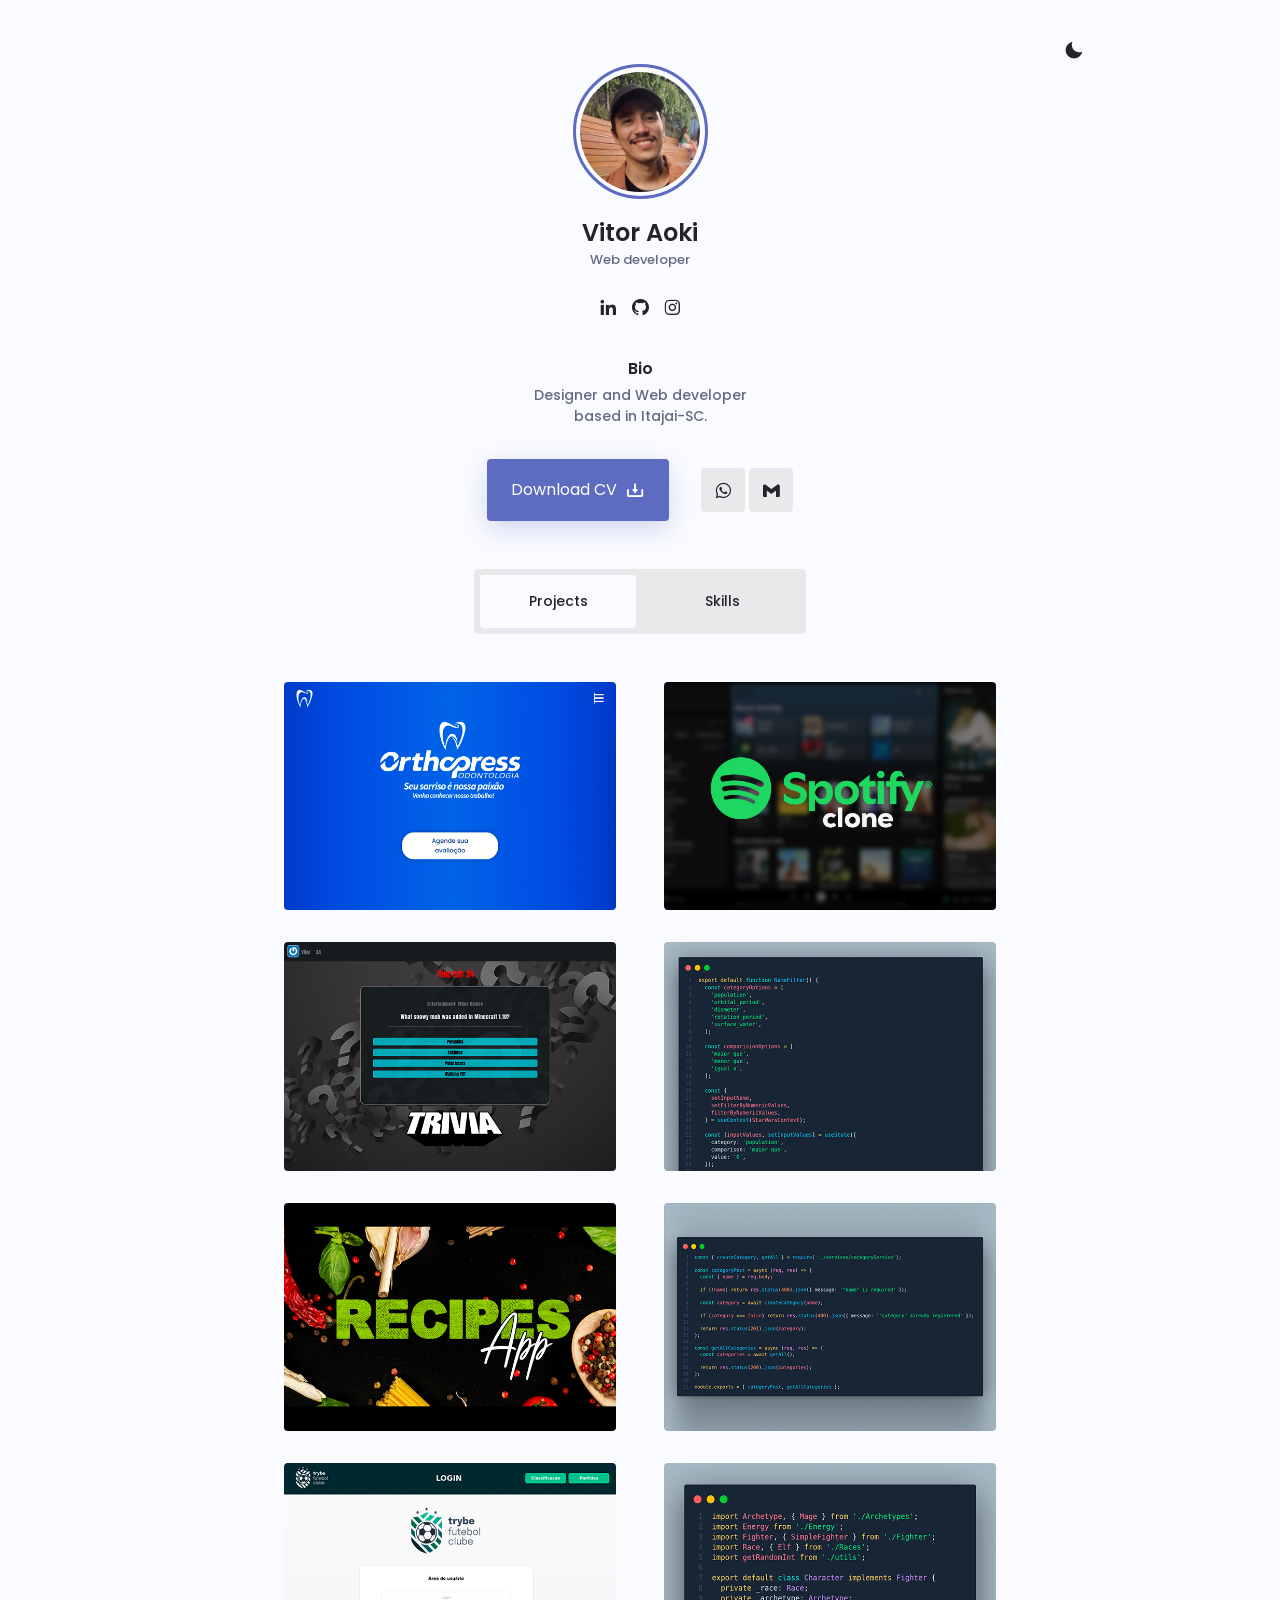
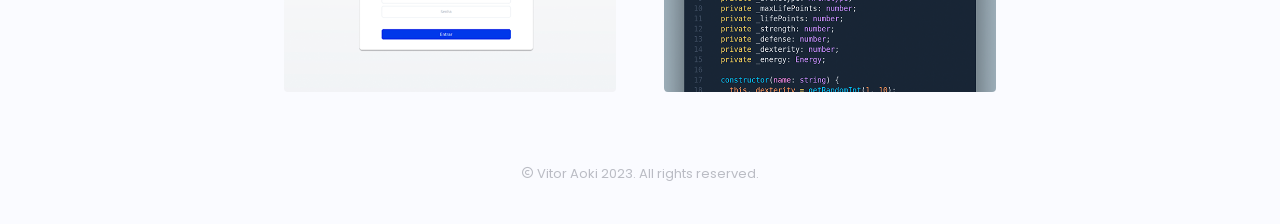
==== commit 54a7b001: "add new project" ====
--- a/index.html
+++ b/index.html
@@ -23,7 +23,7 @@
                 <div class="profile__data">
                     <div class="profile__border">
                         <div class="profile__perfil">
-                            <img src="assets/img/perfil.jpg" alt="">
+                            <img src="assets/img/profile2.jpg" alt="">
                         </div>
                     </div>
 
@@ -47,14 +47,14 @@
                     <div class="profile__info-group">
                         <h3 class="profile__info-number">Bio</h3>
                         <p class="profile__info-description">
-                            Designer and Web developer <br> based in Cianorte-PR.
+                            Designer and Web developer <br> based in Itajai-SC.
                         </p>
                     </div>
                 </div>
             </div>
 
                 <div class="profile__buttons">
-                    <a download="" href="assets/pdf/Vitor-Aoki-CV-Setembro2023.pdf" class="button">
+                    <a download="" href="assets/pdf/Vitor-Aoki-FlowCV-Resume-20250106.pdf" class="button">
                         Download CV <i class='bx bx-download' ></i>
                     </a>
 
